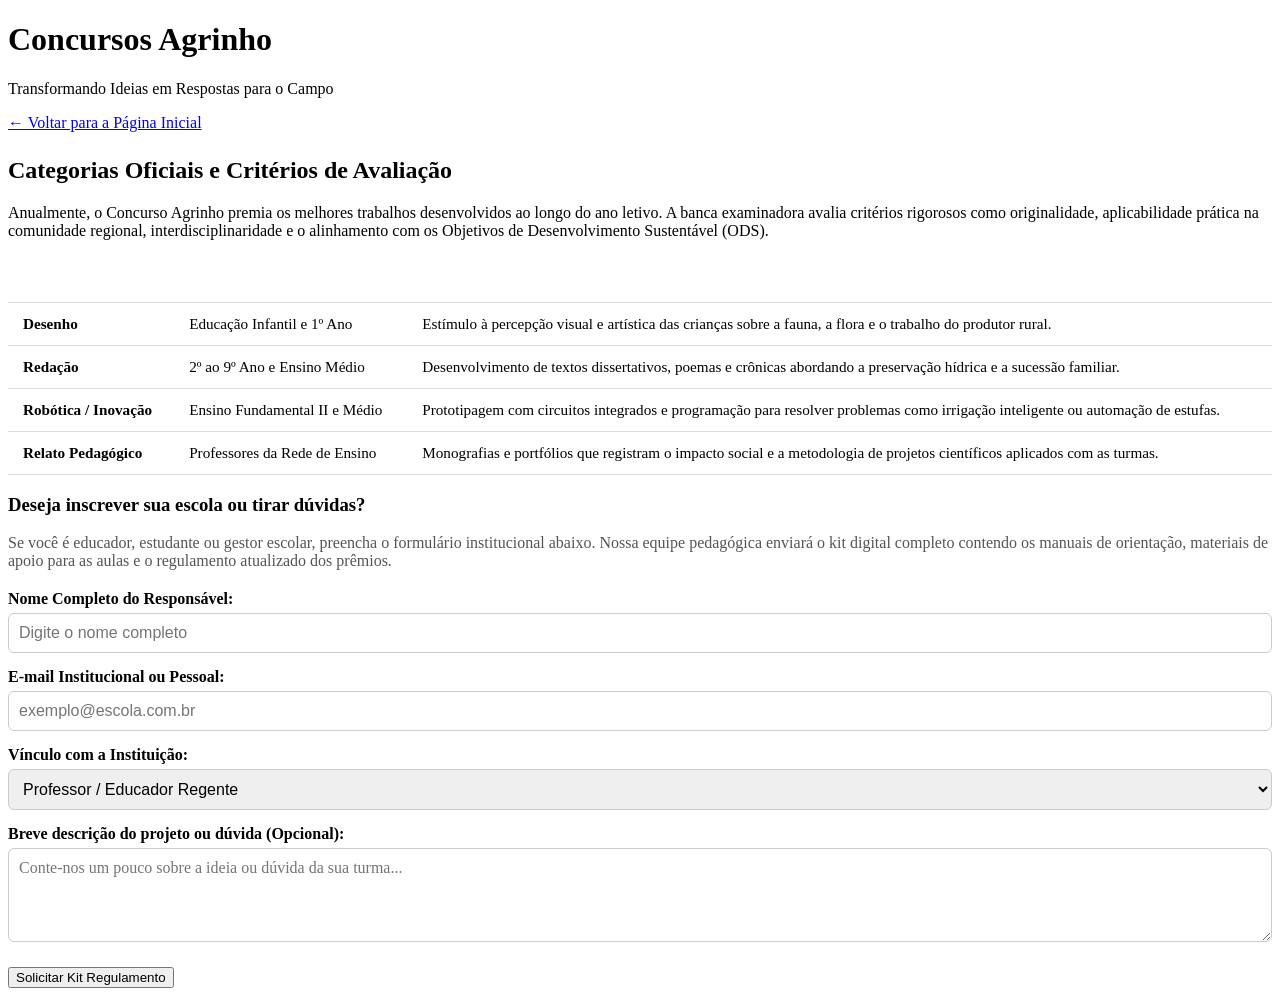
==== projetos.html @ 60c260e2 "Create projetos.html" ====
<!DOCTYPE html>
<html lang="pt-pt">
<head>
    <meta charset="UTF-8">
    <meta name="viewport" content="width=device-width, initial-scale=1.0">
    <title>Projetos e Concursos - Agrinho</title>
    <link rel="stylesheet" href="style.css">
</head>
<body>

    <header>
        <div class="container">
            <h1>Concursos Agrinho</h1>
            <p>Transformando Ideias em Respostas para o Campo</p>
        </div>
    </header>

    <main class="container">
        
        <div style="margin-bottom: 25px;">
            <a href="index.html" class="btn-voltar">← Voltar para a Página Inicial</a>
        </div>

        <section class="artigo-principal" style="flex-direction: column; align-items: flex-start;">
            <h2>Categorias Oficiais e Critérios de Avaliação</h2>
            <p>Anualmente, o Concurso Agrinho premia os melhores trabalhos desenvolvidos ao longo do ano letivo. A banca examinadora avalia critérios rigorosos como originalidade, aplicabilidade prática na comunidade regional, interdisciplinaridade e o alinhamento com os Objetivos de Desenvolvimento Sustentável (ODS).</p>
            
            <table class="tabela-projetos">
                <thead>
                    <tr>
                        <th>Categoria</th>
                        <th>Público-Alvo</th>
                        <th>Abordagem Pedagógica e Foco</th>
                    </tr>
                </thead>
                <tbody>
                    <tr>
                        <td><strong>Desenho</strong></td>
                        <td>Educação Infantil e 1º Ano</td>
                        <td>Estímulo à percepção visual e artística das crianças sobre a fauna, a flora e o trabalho do produtor rural.</td>
                    </tr>
                    <tr>
                        <td><strong>Redação</strong></td>
                        <td>2º ao 9º Ano e Ensino Médio</td>
                        <td>Desenvolvimento de textos dissertativos, poemas e crônicas abordando a preservação hídrica e a sucessão familiar.</td>
                    </tr>
                    <tr>
                        <td><strong>Robótica / Inovação</strong></td>
                        <td>Ensino Fundamental II e Médio</td>
                        <td>Prototipagem com circuitos integrados e programação para resolver problemas como irrigação inteligente ou automação de estufas.</td>
                    </tr>
                    <tr>
                        <td><strong>Relato Pedagógico</strong></td>
                        <td>Professores da Rede de Ensino</td>
                        <td>Monografias e portfólios que registram o impacto social e a metodologia de projetos científicos aplicados com as turmas.</td>
                    </tr>
                </tbody>
            </table>
        </section>

        <section class="dicas-sessao" style="text-align: left;">
            <h3>Deseja inscrever sua escola ou tirar dúvidas?</h3>
            <p style="color: #555; margin-bottom: 20px;">Se você é educador, estudante ou gestor escolar, preencha o formulário institucional abaixo. Nossa equipe pedagógica enviará o kit digital completo contendo os manuais de orientação, materiais de apoio para as aulas e o regulamento atualizado dos prêmios.</p>
            
            <form id="form-contato" class="form-agrinho">
                <div class="form-grupo">
                    <label for="nome">Nome Completo do Responsável:</label>
                    <input type="text" id="nome" required placeholder="Digite o nome completo">
                </div>
                
                <div class="form-grupo">
                    <label for="email">E-mail Institucional ou Pessoal:</label>
                    <input type="email" id="email" required placeholder="exemplo@escola.com.br">
                </div>
                
                <div class="form-grupo">
                    <label for="perfil">Vínculo com a Instituição:</label>
                    <select id="perfil">
                        <option value="professor">Professor / Educador Regente</option>
                        <option value="diretor">Diretor / Coordenador Pedagógico</option>
                        <option value="aluno">Aluno Pesquisador</option>
                        <option value="pais">Pai, Mãe ou Responsável Legal</option>
                    </select>
                </div>

                <div class="form-grupo">
                    <label for="mensagem">Breve descrição do projeto ou dúvida (Opcional):</label>
                    <textarea id="mensagem" rows="4" placeholder="Conte-nos um pouco sobre a ideia ou dúvida da sua turma..." style="padding: 10px; border: 1px solid #ccc; border-radius: 6px; font-family: inherit; font-size: 1rem; resize: vertical;"></textarea>
                </div>
                
                <button type="submit" id="btn-dica" style="margin-top: 10px; align-self: flex-start;">Solicitar Kit Regulamento</button>
            </form>
            
            <p id="msg-sucesso" style="color: var(--verde-escuro); font-weight: bold; margin-top: 20px; display: none;">✅ Solicitação recebida! Em instantes você receberá o material pedagógico e o regulamento em sua caixa de entrada.</p>
        </section>
    </main>

    <script>
        // Lógica local para controle do formulário
        document.getElementById('form-contato').addEventListener('submit', function(e) {
            e.preventDefault();
            document.getElementById('msg-sucesso').style.display = 'block';
            this.reset();
        });
    </script>
</body>
</html>
---- style.css ----
/* ==========================================================================
   Estilos da Nova Página: Tabelas e Formulários
   ========================================================================== */

/* Tabelas */
.tabela-projetos {
    width: 100%;
    border-collapse: collapse;
    margin-top: 20px;
    font-size: 0.95rem;
}

.tabela-projetos th, .tabela-projetos td {
    padding: 12px 15px;
    text-align: left;
    border-bottom: 1px solid #ddd;
}

.tabela-projetos th {
    background-color: var(--verde-agrinho);
    color: white;
    border-radius: 4px 4px 0 0;
}

.tabela-projetos tr:hover {
    background-color: #f9f9f9;
}

/* Formulários */
.form-agrinho {
    display: flex;
    flex-direction: column;
    gap: 15px;
    margin-top: 20px;
}

.form-grupo {
    display: flex;
    flex-direction: column;
    gap: 5px;
}

.form-grupo label {
    font-weight: bold;
    color: var(--verde-escuro);
}

.form-grupo input, .form-grupo select {
    padding: 10px;
    border: 1px solid #ccc;
    border-radius: 6px;
    font-size: 1rem;
}

.form-grupo input:focus, .form-grupo select:focus {
    outline: none;
    border-color: var(--verde-agrinho);
    box-shadow: 0 0 5px rgba(46, 125, 50, 0.3);
}

/* Responsividade para a tabela em telas pequenas */
@media (max-width: 600px) {
    .tabela-projetos {
        display: block;
        overflow-x: auto;
    }
}
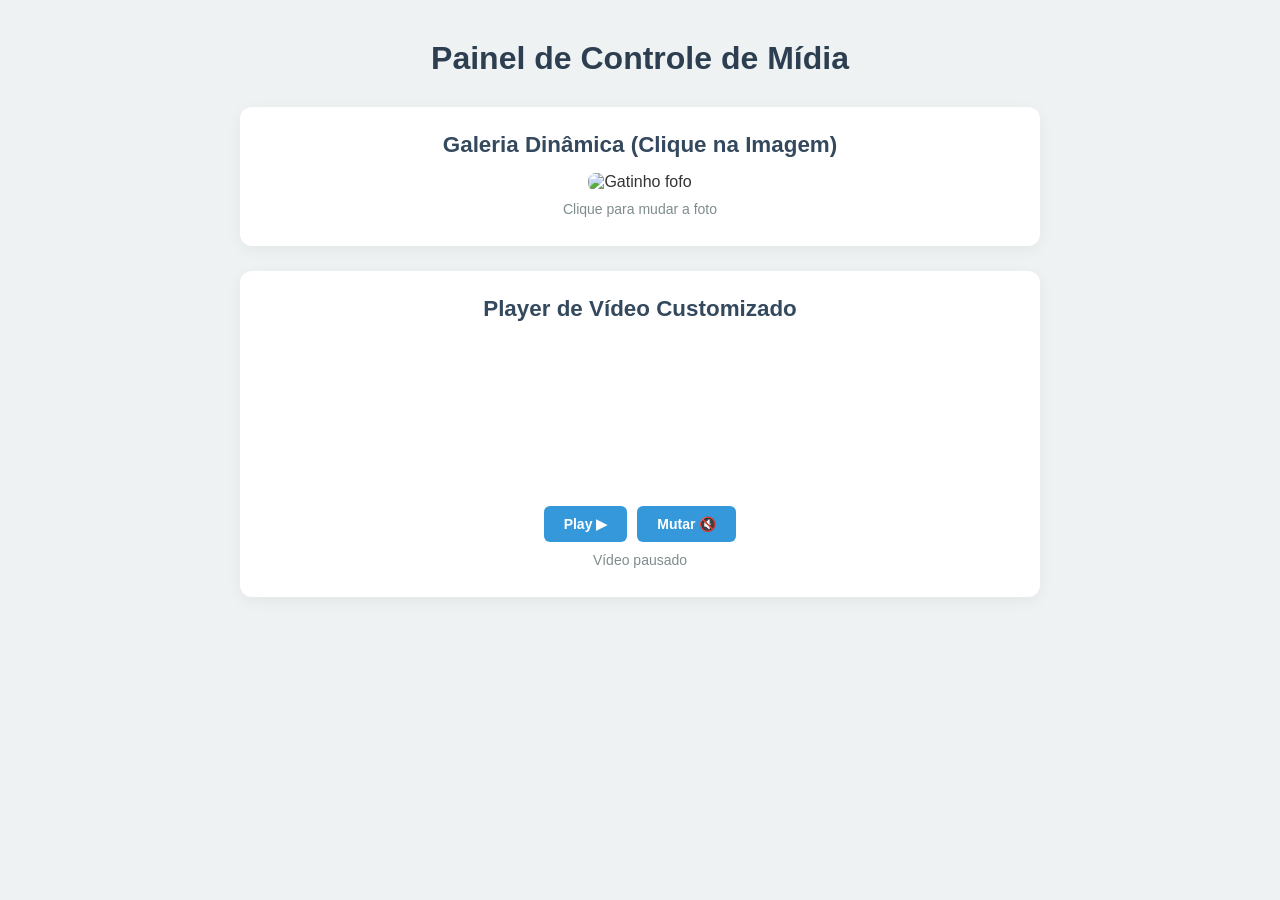
==== commit 228d5a2b: "Update projetos.html" ====
--- a/projetos.html
+++ b/projetos.html
@@ -1,107 +1,193 @@
 <!DOCTYPE html>
-<html lang="pt-pt">
+<html lang="pt-BR">
 <head>
     <meta charset="UTF-8">
     <meta name="viewport" content="width=device-width, initial-scale=1.0">
-    <title>Projetos e Concursos - Agrinho</title>
-    <link rel="stylesheet" href="style.css">
+    <title>Mídia Interativa Completa</title>
+    
+    <style>
+        * {
+            box-sizing: border-box;
+            margin: 0;
+            padding: 0;
+        }
+        body {
+            font-family: 'Segoe UI', Tahoma, Geneva, Verdana, sans-serif;
+            background-color: #eef2f3;
+            color: #333;
+            padding: 40px 20px;
+            display: flex;
+            flex-direction: column;
+            align-items: center;
+        }
+        h1 {
+            margin-bottom: 30px;
+            color: #2c3e50;
+        }
+        .container {
+            max-width: 800px;
+            width: 100%;
+        }
+        .card {
+            background: #fff;
+            border-radius: 12px;
+            padding: 25px;
+            margin-bottom: 25px;
+            box-shadow: 0 4px 15px rgba(0,0,0,0.05);
+            text-align: center;
+        }
+        h2 {
+            margin-bottom: 15px;
+            color: #34495e;
+            font-size: 1.4rem;
+        }
+        /* Estilo da Imagem */
+        .midia-img {
+            max-width: 100%;
+            height: auto;
+            border-radius: 8px;
+            cursor: pointer;
+            transition: transform 0.3s ease, box-shadow 0.3s ease;
+        }
+        .midia-img:hover {
+            transform: scale(1.03);
+            box-shadow: 0 6px 20px rgba(0,0,0,0.15);
+        }
+        /* Estilo do Vídeo e Controles */
+        .video-container {
+            position: relative;
+            display: inline-block;
+            max-width: 100%;
+        }
+        video {
+            max-width: 100%;
+            border-radius: 8px;
+            display: block;
+        }
+        .controles {
+            margin-top: 15px;
+            display: flex;
+            justify-content: center;
+            gap: 10px;
+        }
+        button {
+            background-color: #3498db;
+            color: white;
+            border: none;
+            padding: 10px 20px;
+            font-size: 14px;
+            font-weight: bold;
+            border-radius: 6px;
+            cursor: pointer;
+            transition: background 0.2s;
+        }
+        button:hover {
+            background-color: #2980b9;
+        }
+        button.ativo {
+            background-color: #e74c3c;
+        }
+        button.ativo:hover {
+            background-color: #c0392b;
+        }
+        .status-txt {
+            margin-top: 10px;
+            font-size: 14px;
+            font-weight: 500;
+            color: #7f8c8d;
+            height: 20px;
+        }
+    </style>
 </head>
 <body>
 
-    <header>
-        <div class="container">
-            <h1>Concursos Agrinho</h1>
-            <p>Transformando Ideias em Respostas para o Campo</p>
-        </div>
-    </header>
+    <h1>Painel de Controle de Mídia</h1>
 
-    <main class="container">
-        
-        <div style="margin-bottom: 25px;">
-            <a href="index.html" class="btn-voltar">← Voltar para a Página Inicial</a>
+    <div class="container">
+
+        <div class="card">
+            <h2>Galeria Dinâmica (Clique na Imagem)</h2>
+            <img id="galeria" src="https://images.unsplash.com/photo-1514888286974-6c03e2ca1dba" alt="Gatinho fofo" class="midia-img">
+            <p id="legendaImg" class="status-txt">Clique para mudar a foto</p>
         </div>
 
-        <section class="artigo-principal" style="flex-direction: column; align-items: flex-start;">
-            <h2>Categorias Oficiais e Critérios de Avaliação</h2>
-            <p>Anualmente, o Concurso Agrinho premia os melhores trabalhos desenvolvidos ao longo do ano letivo. A banca examinadora avalia critérios rigorosos como originalidade, aplicabilidade prática na comunidade regional, interdisciplinaridade e o alinhamento com os Objetivos de Desenvolvimento Sustentável (ODS).</p>
-            
-            <table class="tabela-projetos">
-                <thead>
-                    <tr>
-                        <th>Categoria</th>
-                        <th>Público-Alvo</th>
-                        <th>Abordagem Pedagógica e Foco</th>
-                    </tr>
-                </thead>
-                <tbody>
-                    <tr>
-                        <td><strong>Desenho</strong></td>
-                        <td>Educação Infantil e 1º Ano</td>
-                        <td>Estímulo à percepção visual e artística das crianças sobre a fauna, a flora e o trabalho do produtor rural.</td>
-                    </tr>
-                    <tr>
-                        <td><strong>Redação</strong></td>
-                        <td>2º ao 9º Ano e Ensino Médio</td>
-                        <td>Desenvolvimento de textos dissertativos, poemas e crônicas abordando a preservação hídrica e a sucessão familiar.</td>
-                    </tr>
-                    <tr>
-                        <td><strong>Robótica / Inovação</strong></td>
-                        <td>Ensino Fundamental II e Médio</td>
-                        <td>Prototipagem com circuitos integrados e programação para resolver problemas como irrigação inteligente ou automação de estufas.</td>
-                    </tr>
-                    <tr>
-                        <td><strong>Relato Pedagógico</strong></td>
-                        <td>Professores da Rede de Ensino</td>
-                        <td>Monografias e portfólios que registram o impacto social e a metodologia de projetos científicos aplicados com as turmas.</td>
-                    </tr>
-                </tbody>
-            </table>
-        </section>
+        <div class="card">
+            <h2>Player de Vídeo Customizado</h2>
+            <div class="video-container">
+                <video id="playerVideo" src="https://www.w3schools.com/html/mov_bbb.mp4" loop></video>
+            </div>
+            <div class="controles">
+                <button id="btnPlay">Play ▶</button>
+                <button id="btnMute">Mutar 🔇</button>
+            </div>
+            <p id="statusVideo" class="status-txt">Vídeo pausado</p>
+        </div>
 
-        <section class="dicas-sessao" style="text-align: left;">
-            <h3>Deseja inscrever sua escola ou tirar dúvidas?</h3>
-            <p style="color: #555; margin-bottom: 20px;">Se você é educador, estudante ou gestor escolar, preencha o formulário institucional abaixo. Nossa equipe pedagógica enviará o kit digital completo contendo os manuais de orientação, materiais de apoio para as aulas e o regulamento atualizado dos prêmios.</p>
-            
-            <form id="form-contato" class="form-agrinho">
-                <div class="form-grupo">
-                    <label for="nome">Nome Completo do Responsável:</label>
-                    <input type="text" id="nome" required placeholder="Digite o nome completo">
-                </div>
-                
-                <div class="form-grupo">
-                    <label for="email">E-mail Institucional ou Pessoal:</label>
-                    <input type="email" id="email" required placeholder="exemplo@escola.com.br">
-                </div>
-                
-                <div class="form-grupo">
-                    <label for="perfil">Vínculo com a Instituição:</label>
-                    <select id="perfil">
-                        <option value="professor">Professor / Educador Regente</option>
-                        <option value="diretor">Diretor / Coordenador Pedagógico</option>
-                        <option value="aluno">Aluno Pesquisador</option>
-                        <option value="pais">Pai, Mãe ou Responsável Legal</option>
-                    </select>
-                </div>
-
-                <div class="form-grupo">
-                    <label for="mensagem">Breve descrição do projeto ou dúvida (Opcional):</label>
-                    <textarea id="mensagem" rows="4" placeholder="Conte-nos um pouco sobre a ideia ou dúvida da sua turma..." style="padding: 10px; border: 1px solid #ccc; border-radius: 6px; font-family: inherit; font-size: 1rem; resize: vertical;"></textarea>
-                </div>
-                
-                <button type="submit" id="btn-dica" style="margin-top: 10px; align-self: flex-start;">Solicitar Kit Regulamento</button>
-            </form>
-            
-            <p id="msg-sucesso" style="color: var(--verde-escuro); font-weight: bold; margin-top: 20px; display: none;">✅ Solicitação recebida! Em instantes você receberá o material pedagógico e o regulamento em sua caixa de entrada.</p>
-        </section>
-    </main>
+    </div>
 
     <script>
-        // Lógica local para controle do formulário
-        document.getElementById('form-contato').addEventListener('submit', function(e) {
-            e.preventDefault();
-            document.getElementById('msg-sucesso').style.display = 'block';
-            this.reset();
+        // --- GERENCIAMENTO DA IMAGEM ---
+        const imgElemento = document.getElementById('galeria');
+        const legendaImg = document.getElementById('legendaImg');
+        
+        // Lista de imagens para alternar no clique
+        const listaImagens = [
+            "https://images.unsplash.com/photo-1514888286974-6c03e2ca1dba", // Gato
+            "https://images.unsplash.com/photo-1543466835-00a7907e9de1"  // Cachorro
+        ];
+        let indiceAtual = 0;
+
+        imgElemento.addEventListener('click', () => {
+            // Alterna o índice entre 0 e 1
+            indiceAtual = indiceAtual === 0 ? 1 : 0;
+            imgElemento.src = listaImagens[indiceAtual];
+            
+            // Atualiza o texto descritivo
+            if (indiceAtual === 0) {
+                imgElemento.alt = "Gatinho fofo";
+                legendaImg.innerText = "Você voltou para o gatinho! 🐱";
+            } else {
+                imgElemento.alt = "Cachorrinho feliz";
+                legendaImg.innerText = "Você mudou para o cachorrinho! 🐶";
+            }
+        });
+
+        // --- GERENCIAMENTO DO VÍDEO ---
+        const video = document.getElementById('playerVideo');
+        const btnPlay = document.getElementById('btnPlay');
+        const btnMute = document.getElementById('btnMute');
+        const statusVideo = document.getElementById('statusVideo');
+
+        // Função de Play / Pause
+        btnPlay.addEventListener('click', () => {
+            if (video.paused) {
+                video.play();
+                btnPlay.innerText = "Pause ⏸";
+                btnPlay.classList.add('ativo');
+                statusVideo.innerText = "Reproduzindo vídeo...";
+                statusVideo.style.color = "#2ecc71";
+            } else {
+                video.pause();
+                btnPlay.innerText = "Play ▶";
+                btnPlay.classList.remove('ativo');
+                statusVideo.innerText = "Vídeo pausado";
+                statusVideo.style.color = "#7f8c8d";
+            }
+        });
+
+        // Função de Mute / Unmute
+        btnMute.addEventListener('click', () => {
+            if (video.muted) {
+                video.muted = false;
+                btnMute.innerText = "Mutar 🔇";
+                btnMute.classList.remove('ativo');
+            } else {
+                video.muted = true;
+                btnMute.innerText = "Tirar Mute 🔊";
+                btnMute.classList.add('ativo');
+            }
         });
     </script>
+
 </body>
 </html>
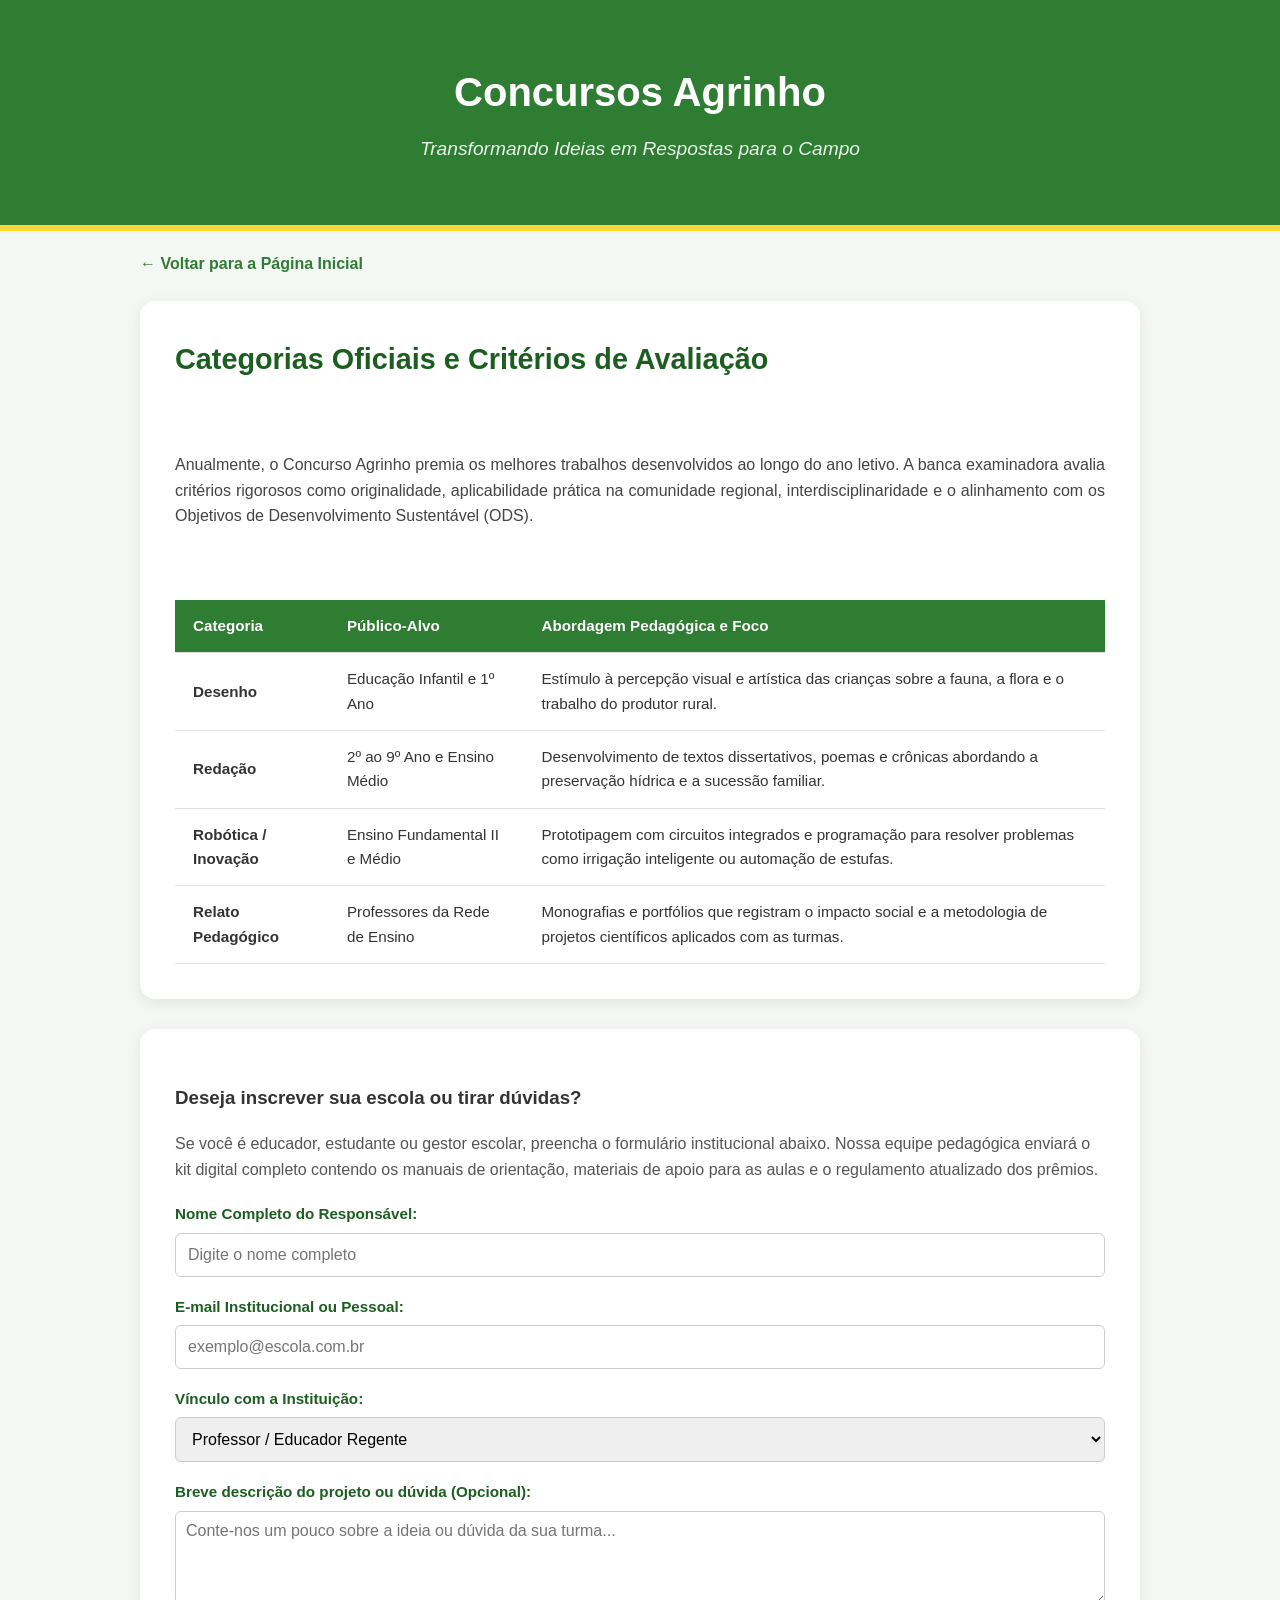
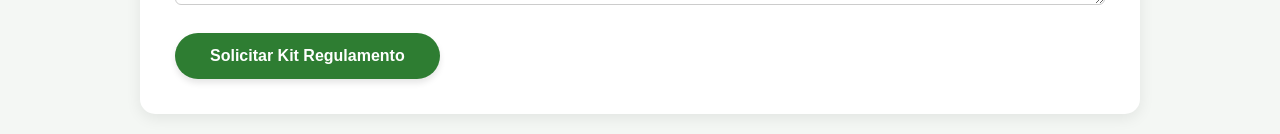
==== commit 9a911499: "Update projetos.html" ====
--- a/projetos.html
+++ b/projetos.html
@@ -1,193 +1,215 @@
 <!DOCTYPE html>
-<html lang="pt-BR">
+
+<html lang="pt-pt">
+
 <head>
+
     <meta charset="UTF-8">
+
     <meta name="viewport" content="width=device-width, initial-scale=1.0">
-    <title>Mídia Interativa Completa</title>
-    
-    <style>
-        * {
-            box-sizing: border-box;
-            margin: 0;
-            padding: 0;
-        }
-        body {
-            font-family: 'Segoe UI', Tahoma, Geneva, Verdana, sans-serif;
-            background-color: #eef2f3;
-            color: #333;
-            padding: 40px 20px;
-            display: flex;
-            flex-direction: column;
-            align-items: center;
-        }
-        h1 {
-            margin-bottom: 30px;
-            color: #2c3e50;
-        }
-        .container {
-            max-width: 800px;
-            width: 100%;
-        }
-        .card {
-            background: #fff;
-            border-radius: 12px;
-            padding: 25px;
-            margin-bottom: 25px;
-            box-shadow: 0 4px 15px rgba(0,0,0,0.05);
-            text-align: center;
-        }
-        h2 {
-            margin-bottom: 15px;
-            color: #34495e;
-            font-size: 1.4rem;
-        }
-        /* Estilo da Imagem */
-        .midia-img {
-            max-width: 100%;
-            height: auto;
-            border-radius: 8px;
-            cursor: pointer;
-            transition: transform 0.3s ease, box-shadow 0.3s ease;
-        }
-        .midia-img:hover {
-            transform: scale(1.03);
-            box-shadow: 0 6px 20px rgba(0,0,0,0.15);
-        }
-        /* Estilo do Vídeo e Controles */
-        .video-container {
-            position: relative;
-            display: inline-block;
-            max-width: 100%;
-        }
-        video {
-            max-width: 100%;
-            border-radius: 8px;
-            display: block;
-        }
-        .controles {
-            margin-top: 15px;
-            display: flex;
-            justify-content: center;
-            gap: 10px;
-        }
-        button {
-            background-color: #3498db;
-            color: white;
-            border: none;
-            padding: 10px 20px;
-            font-size: 14px;
-            font-weight: bold;
-            border-radius: 6px;
-            cursor: pointer;
-            transition: background 0.2s;
-        }
-        button:hover {
-            background-color: #2980b9;
-        }
-        button.ativo {
-            background-color: #e74c3c;
-        }
-        button.ativo:hover {
-            background-color: #c0392b;
-        }
-        .status-txt {
-            margin-top: 10px;
-            font-size: 14px;
-            font-weight: 500;
-            color: #7f8c8d;
-            height: 20px;
-        }
-    </style>
+
+    <title>Projetos e Concursos - Agrinho</title>
+
+    <link rel="stylesheet" href="style.css">
+
 </head>
+
 <body>
 
-    <h1>Painel de Controle de Mídia</h1>
-
-    <div class="container">
-
-        <div class="card">
-            <h2>Galeria Dinâmica (Clique na Imagem)</h2>
-            <img id="galeria" src="https://images.unsplash.com/photo-1514888286974-6c03e2ca1dba" alt="Gatinho fofo" class="midia-img">
-            <p id="legendaImg" class="status-txt">Clique para mudar a foto</p>
+
+
+    <header>
+
+        <div class="container">
+
+            <h1>Concursos Agrinho</h1>
+
+            <p>Transformando Ideias em Respostas para o Campo</p>
+
         </div>
 
-        <div class="card">
-            <h2>Player de Vídeo Customizado</h2>
-            <div class="video-container">
-                <video id="playerVideo" src="https://www.w3schools.com/html/mov_bbb.mp4" loop></video>
-            </div>
-            <div class="controles">
-                <button id="btnPlay">Play ▶</button>
-                <button id="btnMute">Mutar 🔇</button>
-            </div>
-            <p id="statusVideo" class="status-txt">Vídeo pausado</p>
+    </header>
+
+
+
+    <main class="container">
+
+        
+
+        <div style="margin-bottom: 25px;">
+
+            <a href="index.html" class="btn-voltar">← Voltar para a Página Inicial</a>
+
         </div>
 
-    </div>
+
+
+        <section class="artigo-principal" style="flex-direction: column; align-items: flex-start;">
+
+            <h2>Categorias Oficiais e Critérios de Avaliação</h2>
+
+            <p>Anualmente, o Concurso Agrinho premia os melhores trabalhos desenvolvidos ao longo do ano letivo. A banca examinadora avalia critérios rigorosos como originalidade, aplicabilidade prática na comunidade regional, interdisciplinaridade e o alinhamento com os Objetivos de Desenvolvimento Sustentável (ODS).</p>
+
+            
+
+            <table class="tabela-projetos">
+
+                <thead>
+
+                    <tr>
+
+                        <th>Categoria</th>
+
+                        <th>Público-Alvo</th>
+
+                        <th>Abordagem Pedagógica e Foco</th>
+
+                    </tr>
+
+                </thead>
+
+                <tbody>
+
+                    <tr>
+
+                        <td><strong>Desenho</strong></td>
+
+                        <td>Educação Infantil e 1º Ano</td>
+
+                        <td>Estímulo à percepção visual e artística das crianças sobre a fauna, a flora e o trabalho do produtor rural.</td>
+
+                    </tr>
+
+                    <tr>
+
+                        <td><strong>Redação</strong></td>
+
+                        <td>2º ao 9º Ano e Ensino Médio</td>
+
+                        <td>Desenvolvimento de textos dissertativos, poemas e crônicas abordando a preservação hídrica e a sucessão familiar.</td>
+
+                    </tr>
+
+                    <tr>
+
+                        <td><strong>Robótica / Inovação</strong></td>
+
+                        <td>Ensino Fundamental II e Médio</td>
+
+                        <td>Prototipagem com circuitos integrados e programação para resolver problemas como irrigação inteligente ou automação de estufas.</td>
+
+                    </tr>
+
+                    <tr>
+
+                        <td><strong>Relato Pedagógico</strong></td>
+
+                        <td>Professores da Rede de Ensino</td>
+
+                        <td>Monografias e portfólios que registram o impacto social e a metodologia de projetos científicos aplicados com as turmas.</td>
+
+                    </tr>
+
+                </tbody>
+
+            </table>
+
+        </section>
+
+
+
+        <section class="dicas-sessao" style="text-align: left;">
+
+            <h3>Deseja inscrever sua escola ou tirar dúvidas?</h3>
+
+            <p style="color: #555; margin-bottom: 20px;">Se você é educador, estudante ou gestor escolar, preencha o formulário institucional abaixo. Nossa equipe pedagógica enviará o kit digital completo contendo os manuais de orientação, materiais de apoio para as aulas e o regulamento atualizado dos prêmios.</p>
+
+            
+
+            <form id="form-contato" class="form-agrinho">
+
+                <div class="form-grupo">
+
+                    <label for="nome">Nome Completo do Responsável:</label>
+
+                    <input type="text" id="nome" required placeholder="Digite o nome completo">
+
+                </div>
+
+                
+
+                <div class="form-grupo">
+
+                    <label for="email">E-mail Institucional ou Pessoal:</label>
+
+                    <input type="email" id="email" required placeholder="exemplo@escola.com.br">
+
+                </div>
+
+                
+
+                <div class="form-grupo">
+
+                    <label for="perfil">Vínculo com a Instituição:</label>
+
+                    <select id="perfil">
+
+                        <option value="professor">Professor / Educador Regente</option>
+
+                        <option value="diretor">Diretor / Coordenador Pedagógico</option>
+
+                        <option value="aluno">Aluno Pesquisador</option>
+
+                        <option value="pais">Pai, Mãe ou Responsável Legal</option>
+
+                    </select>
+
+                </div>
+
+
+
+                <div class="form-grupo">
+
+                    <label for="mensagem">Breve descrição do projeto ou dúvida (Opcional):</label>
+
+                    <textarea id="mensagem" rows="4" placeholder="Conte-nos um pouco sobre a ideia ou dúvida da sua turma..." style="padding: 10px; border: 1px solid #ccc; border-radius: 6px; font-family: inherit; font-size: 1rem; resize: vertical;"></textarea>
+
+                </div>
+
+                
+
+                <button type="submit" id="btn-dica" style="margin-top: 10px; align-self: flex-start;">Solicitar Kit Regulamento</button>
+
+            </form>
+
+            
+
+            <p id="msg-sucesso" style="color: var(--verde-escuro); font-weight: bold; margin-top: 20px; display: none;">✅ Solicitação recebida! Em instantes você receberá o material pedagógico e o regulamento em sua caixa de entrada.</p>
+
+        </section>
+
+    </main>
+
+
 
     <script>
-        // --- GERENCIAMENTO DA IMAGEM ---
-        const imgElemento = document.getElementById('galeria');
-        const legendaImg = document.getElementById('legendaImg');
-        
-        // Lista de imagens para alternar no clique
-        const listaImagens = [
-            "https://images.unsplash.com/photo-1514888286974-6c03e2ca1dba", // Gato
-            "https://images.unsplash.com/photo-1543466835-00a7907e9de1"  // Cachorro
-        ];
-        let indiceAtual = 0;
-
-        imgElemento.addEventListener('click', () => {
-            // Alterna o índice entre 0 e 1
-            indiceAtual = indiceAtual === 0 ? 1 : 0;
-            imgElemento.src = listaImagens[indiceAtual];
-            
-            // Atualiza o texto descritivo
-            if (indiceAtual === 0) {
-                imgElemento.alt = "Gatinho fofo";
-                legendaImg.innerText = "Você voltou para o gatinho! 🐱";
-            } else {
-                imgElemento.alt = "Cachorrinho feliz";
-                legendaImg.innerText = "Você mudou para o cachorrinho! 🐶";
-            }
+
+        // Lógica local para controle do formulário
+
+        document.getElementById('form-contato').addEventListener('submit', function(e) {
+
+            e.preventDefault();
+
+            document.getElementById('msg-sucesso').style.display = 'block';
+
+            this.reset();
+
         });
 
-        // --- GERENCIAMENTO DO VÍDEO ---
-        const video = document.getElementById('playerVideo');
-        const btnPlay = document.getElementById('btnPlay');
-        const btnMute = document.getElementById('btnMute');
-        const statusVideo = document.getElementById('statusVideo');
-
-        // Função de Play / Pause
-        btnPlay.addEventListener('click', () => {
-            if (video.paused) {
-                video.play();
-                btnPlay.innerText = "Pause ⏸";
-                btnPlay.classList.add('ativo');
-                statusVideo.innerText = "Reproduzindo vídeo...";
-                statusVideo.style.color = "#2ecc71";
-            } else {
-                video.pause();
-                btnPlay.innerText = "Play ▶";
-                btnPlay.classList.remove('ativo');
-                statusVideo.innerText = "Vídeo pausado";
-                statusVideo.style.color = "#7f8c8d";
-            }
-        });
-
-        // Função de Mute / Unmute
-        btnMute.addEventListener('click', () => {
-            if (video.muted) {
-                video.muted = false;
-                btnMute.innerText = "Mutar 🔇";
-                btnMute.classList.remove('ativo');
-            } else {
-                video.muted = true;
-                btnMute.innerText = "Tirar Mute 🔊";
-                btnMute.classList.add('ativo');
-            }
-        });
     </script>
 
 </body>
-</html>
+
+</html> 
+
+
--- a/style.css
+++ b/style.css
@@ -0,0 +1,312 @@
+/* ==========================================================================
+   CONFIGURAÇÕES GLOBAIS E VARIÁVEIS
+   ========================================================================== */
+:root {
+    --verde-agrinho: #2e7d32;
+    --verde-escuro: #1b5e20;
+    --amarelo-detalhe: #fdd835;
+    --cinza-fundo: #f4f7f4;
+}
+
+body {
+    font-family: 'Segoe UI', Tahoma, Geneva, Verdana, sans-serif;
+    background-color: var(--cinza-fundo);
+    margin: 0;
+    color: #333;
+    line-height: 1.6;
+}
+
+.container { 
+    max-width: 1000px; 
+    margin: 0 auto; 
+    padding: 20px; 
+}
+
+/* ==========================================================================
+   HEADER / CABEÇALHO
+   ========================================================================== */
+header {
+    background-color: var(--verde-agrinho);
+    color: white;
+    padding: 40px 0;
+    text-align: center;
+    border-bottom: 6px solid var(--amarelo-detalhe);
+}
+
+header h1 {
+    margin: 0;
+    font-size: 2.5rem;
+}
+
+header p {
+    margin: 10px 0 0 0;
+    font-size: 1.2rem;
+    font-style: italic;
+    opacity: 0.9;
+}
+
+/* ==========================================================================
+   SEÇÕES PRINCIPAIS (LAYOUT FLEXBOX)
+   ========================================================================== */
+.artigo-principal {
+    display: flex;
+    gap: 30px;
+    align-items: center;
+    background: white;
+    padding: 35px;
+    border-radius: 15px;
+    box-shadow: 0 4px 15px rgba(0,0,0,0.08);
+    margin-top: 25px;
+}
+
+.artigo-principal .texto {
+    flex: 1;
+}
+
+.artigo-principal h2 {
+    color: var(--verde-escuro);
+    margin-top: 0;
+    font-size: 1.8rem;
+}
+
+.artigo-principal p {
+    text-align: justify;
+    color: #444;
+}
+
+.artigo-principal img {
+    width: 100%;
+    max-width: 420px;
+    border-radius: 10px;
+    box-shadow: 0 4px 8px rgba(0,0,0,0.1);
+}
+
+/* BOTÕES E LINKS DE NAVEGAÇÃO */
+.btn-link {
+    background: var(--verde-agrinho); 
+    color: white !important; 
+    padding: 10px 20px; 
+    border-radius: 25px; 
+    text-decoration: none; 
+    display: inline-block; 
+    font-weight: bold;
+    transition: background 0.3s;
+}
+
+.btn-link:hover {
+    background: var(--verde-escuro);
+}
+
+.btn-voltar {
+    color: var(--verde-agrinho); 
+    text-decoration: none; 
+    font-weight: bold;
+    font-size: 1rem;
+}
+
+.btn-voltar:hover {
+    text-decoration: underline;
+    color: var(--verde-escuro);
+}
+
+/* ==========================================================================
+   SEÇÃO DE PILARES (COLUNAS EM FLEX/GRID)
+   ========================================================================== */
+.pilares-sessao {
+    display: flex;
+    gap: 20px;
+    margin-top: 30px;
+}
+
+.pilar-card {
+    flex: 1;
+    background: white;
+    padding: 25px;
+    border-radius: 12px;
+    box-shadow: 0 4px 12px rgba(0,0,0,0.06);
+    border-top: 5px solid var(--verde-agrinho);
+}
+
+.pilar-card h3 {
+    margin-top: 0;
+    color: var(--verde-escuro);
+    font-size: 1.3rem;
+}
+
+.pilar-card p {
+    font-size: 0.95rem;
+    color: #555;
+    text-align: left;
+}
+
+/* ==========================================================================
+   SEÇÃO DE INTERATIVIDADE (DICAS)
+   ========================================================================== */
+.dicas-sessao {
+    background: white;
+    padding: 35px;
+    border-radius: 15px;
+    box-shadow: 0 4px 15px rgba(0,0,0,0.08);
+    margin-top: 30px;
+    text-align: center;
+}
+
+.dicas-sessao h2 {
+    color: var(--verde-escuro);
+    margin-top: 0;
+}
+
+.dica-box {
+    background-color: #e8f5e9;
+    border-left: 5px solid var(--verde-agrinho);
+    padding: 20px;
+    margin: 25px auto;
+    max-width: 700px;
+    border-radius: 4px 12px 12px 4px;
+}
+
+.dica-box p {
+    font-size: 1.15rem;
+    color: var(--verde-escuro);
+    margin: 0;
+    font-style: italic;
+    font-weight: 500;
+}
+
+#btn-dica {
+    background-color: var(--verde-agrinho);
+    color: white;
+    border: none;
+    padding: 14px 35px;
+    font-size: 1rem;
+    font-weight: bold;
+    border-radius: 25px;
+    cursor: pointer;
+    transition: background-color 0.3s, transform 0.2s;
+    box-shadow: 0 4px 6px rgba(0,0,0,0.1);
+}
+
+#btn-dica:hover {
+    background-color: var(--verde-escuro);
+    transform: translateY(-2px);
+}
+
+#btn-dica:active {
+    transform: translateY(0);
+}
+
+/* ==========================================================================
+   VÍDEOS RESPONSIVOS (PROPORÇÃO 16:9)
+   ========================================================================== */
+.video-sessao {
+    margin-top: 40px;
+}
+
+.video-sessao h3 {
+    color: var(--verde-escuro);
+    font-size: 1.5rem;
+    margin-bottom: 5px;
+}
+
+.video-container {
+    position: relative;
+    padding-bottom: 56.25%;
+    height: 0;
+    box-shadow: 0 4px 12px rgba(0,0,0,0.1);
+    border-radius: 12px;
+    overflow: hidden;
+}
+
+.video-container iframe {
+    position: absolute; 
+    top: 0; 
+    left: 0; 
+    width: 100%; 
+    height: 100%;
+}
+
+/* ==========================================================================
+   TABELAS DE DADOS (PÁGINA PROJETOS)
+   ========================================================================== */
+.tabela-projetos {
+    width: 100%;
+    border-collapse: collapse;
+    margin-top: 25px;
+    font-size: 0.95rem;
+}
+
+.tabela-projetos th, .tabela-projetos td {
+    padding: 14px 18px;
+    text-align: left;
+    border-bottom: 1px solid #e0e0e0;
+}
+
+.tabela-projetos th {
+    background-color: var(--verde-agrinho);
+    color: white;
+    font-weight: bold;
+}
+
+.tabela-projetos tr:hover {
+    background-color: #fcfdfe;
+}
+
+/* ==========================================================================
+   FORMULÁRIOS (PÁGINA PROJETOS)
+   ========================================================================== */
+.form-agrinho {
+    display: flex;
+    flex-direction: column;
+    gap: 18px;
+    margin-top: 20px;
+}
+
+.form-grupo {
+    display: flex;
+    flex-direction: column;
+    gap: 6px;
+}
+
+.form-grupo label {
+    font-weight: bold;
+    color: var(--verde-escuro);
+    font-size: 0.95rem;
+}
+
+.form-grupo input, .form-grupo select {
+    padding: 12px;
+    border: 1px solid #ccc;
+    border-radius: 6px;
+    font-size: 1rem;
+    font-family: inherit;
+}
+
+.form-grupo input:focus, .form-grupo select:focus {
+    outline: none;
+    border-color: var(--verde-agrinho);
+    box-shadow: 0 0 6px rgba(46, 125, 50, 0.25);
+}
+
+/* ==========================================================================
+   RESPONSIVIDADE (MEDIA QUERIES)
+   ========================================================================== */
+@media (max-width: 768px) {
+    .artigo-principal { 
+        flex-direction: column; 
+        text-align: center; 
+        padding: 20px;
+    }
+    .artigo-principal img {
+        max-width: 100%;
+    }
+    .pilares-sessao { 
+        flex-direction: column; 
+    }
+    header h1 {
+        font-size: 2rem;
+    }
+    .tabela-projetos {
+        display: block;
+        overflow-x: auto;
+    }
+}
